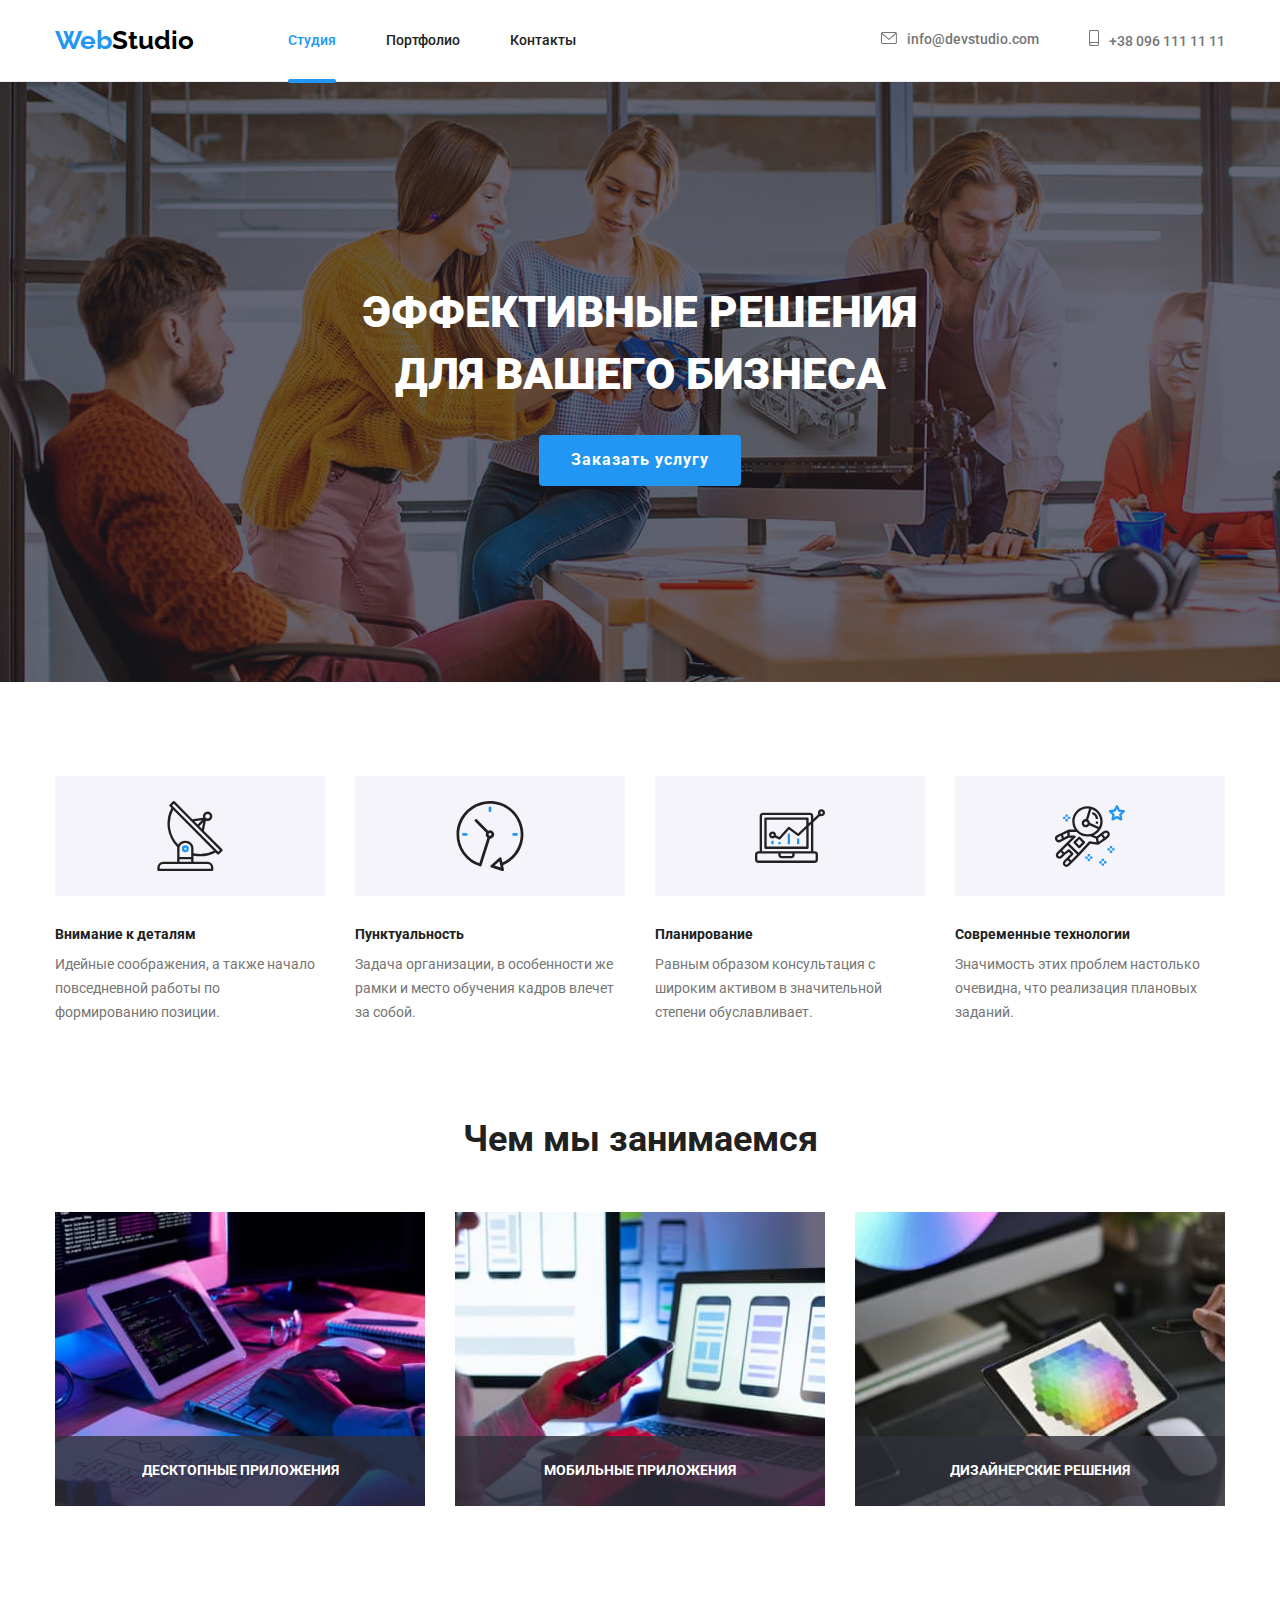
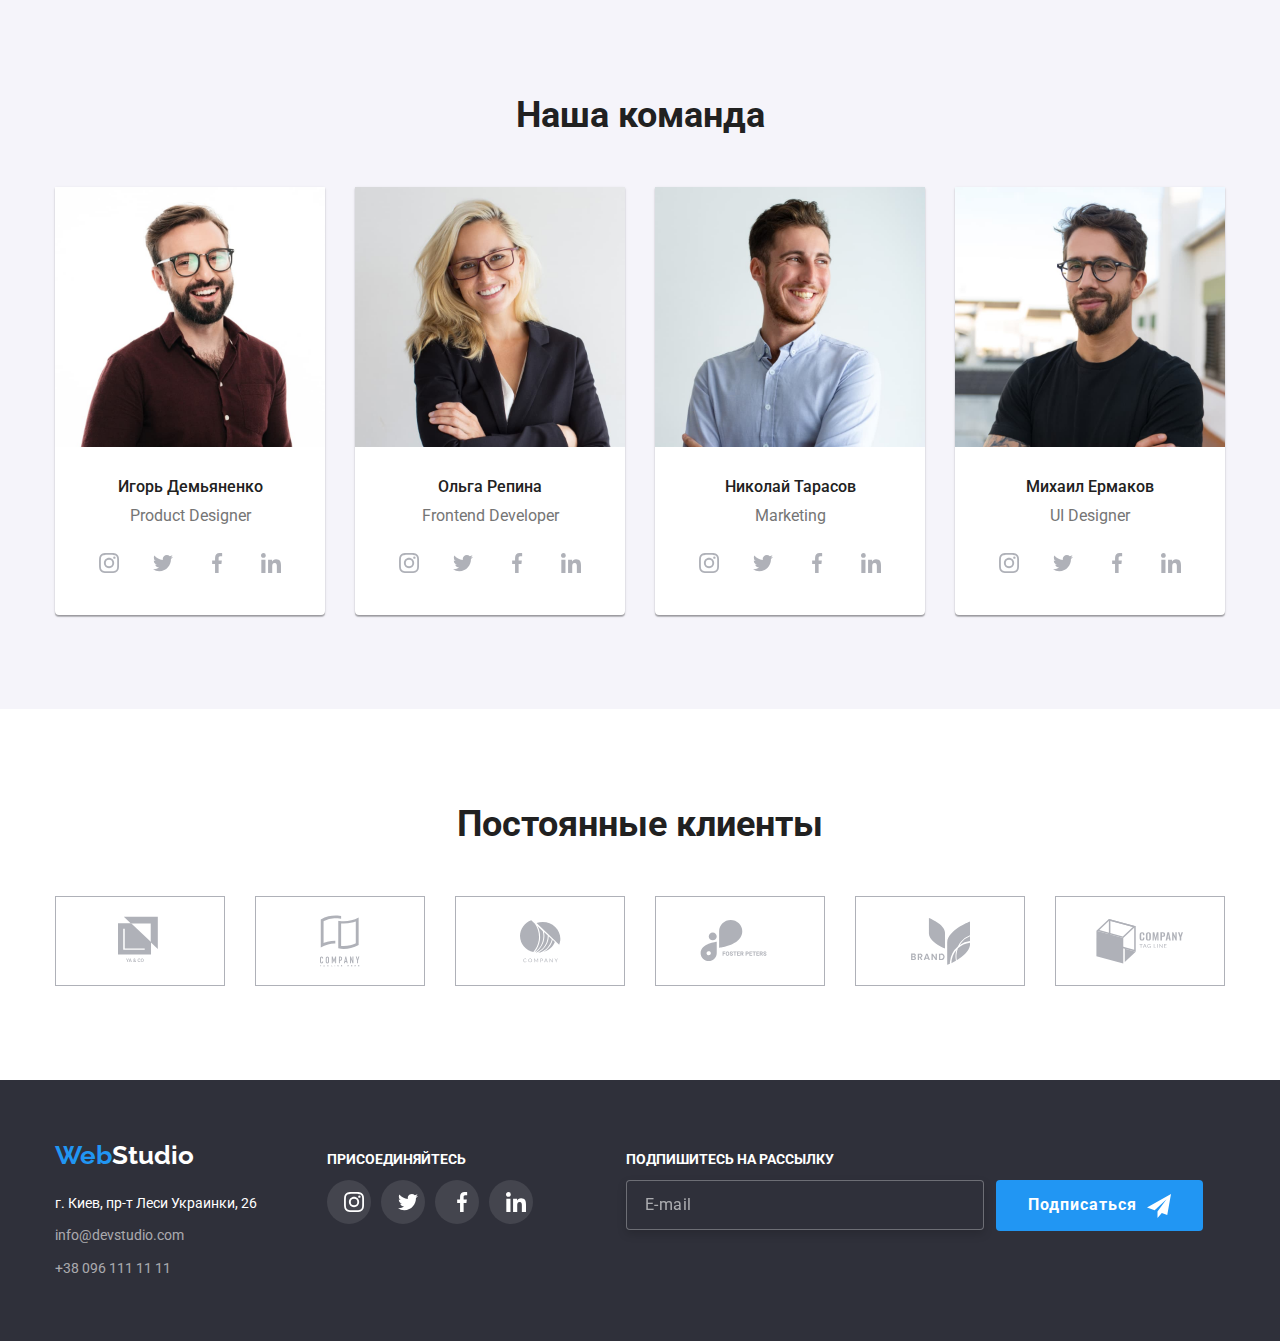
==== index.html @ 61bb8320 "footer" ====
<!DOCTYPE html>
<html lang="ru">
<head>
    <meta charset="UTF-8">
    <meta name="viewport" content="width=device-width, initial-scale=1.0">
    <title>WebStudio</title>
    <link rel="preconnect" href="https://fonts.gstatic.com">
    <link href="https://fonts.googleapis.com/css2?family=Raleway:wght@700&family=Roboto:wght@400;500;700;900&display=swap"
    rel="stylesheet">
    <link rel="stylesheet" href="https://cdnjs.cloudflare.com/ajax/libs/modern-normalize/1.0.0/modern-normalize.min.css">
    <link rel="stylesheet" href="./css/variables.css">
    <link rel="stylesheet" href="./css/main.css">

</head>
<body>
    <!-- Шапка -->
<header class="header">
    <div class="container">
    <nav class="header-nav">
        <a href="./index.html" class="header-link"><span class="web">Web</span>Studio</a>
        <ul class="nav-list">
            <li><a href="./index.html" class="header-list current">Студия</a></li>
            <li><a href="./portfolio.html" class="header-list">Портфолио</a></li>
            <li><a href="" class="header-list">Контакты</a></li>
        </ul>
    <ul class="nav-contacts">
        <li><a href="mailto:info@devstudio.com" class="header-contact">
            <svg class="envelope" width="16px" height="12px">
                <use href="./images/symbol-defs.svg#icon-envelope"></use>
            </svg>info@devstudio.com</a></li>
        <li><a href="tel:+380961111111" class="header-contact">
            <svg class="smartphone" width="10px" height="16px">
                <use href="./images/symbol-defs.svg#icon-smartphone"></use>
            </svg>+38 096 111 11 11</a></li>
    </ul>
    </nav>
    </div>
</header>
<main>
    <!-- Герой -->
<section class="hero">
    <div class="hero-wrapper">
    <h1 class="hero-title">Эффективные решения <br /> для вашего бизнеса</h1>
    <button data-modal-open type="button" class="hero-button">Заказать услугу</button>
    </div>
</section>
<!-- Преимущества -->
<section class="features">
    <div class="container">
    <h2 class="visually-hidden">Наши преимущества</h2>
    <ul class="features-list">
        <li>
            <div class="icon-wrapper">
            <svg class="features-icon">
                <use href="./images/symbol-defs.svg#icon-antenna"></use>
            </svg> </div>
            <h3 class="features-title">Внимание к деталям</h3>
            <p class="features-text">Идейные соображения, а также начало повседневной работы по формированию позиции.</p>
        </li>
        <li>
            <div class="icon-wrapper">
                <svg class="features-icon">
                <use href="./images/symbol-defs.svg#icon-clock"></use>
                </svg>

            </div>
            <h3 class="features-title">Пунктуальность</h3>
            <p class="features-text">Задача организации, в особенности же рамки и место обучения кадров влечет за собой.</p>
        </li>
        <li> 
            <div class="icon-wrapper">
                <svg class="features-icon">
                <use href="./images/symbol-defs.svg#icon-diagram"></use>
                </svg>

            </div>
            <h3 class="features-title">Планирование</h3>
            <p class="features-text">Равным образом консультация с широким активом в значительной степени обуславливает.</p>
        </li>
        <li> 
            <div class="icon-wrapper">
                <svg class="features-icon">
                <use href="./images/symbol-defs.svg#icon-astronaut"></use>
                </svg>

            </div>
            <h3 class="features-title">Современные технологии</h3>
            <p class="features-text">Значимость этих проблем настолько очевидна, что реализация плановых заданий.</p>
        </li>
    </ul>
    </div>
</section>
<!-- наша работа -->
<section class="work">
    <div class="container">
    <h2 class="work-title">Чем мы занимаемся</h2>
    <ul class="work-list">
        <li class="work-item"><img src="./images/box-1.jpg" alt="img" width="370">
        <div class="work-text"><p>Десктопные приложения</p></div></li>
    <li class="work-item"><img src="./images/box-2.jpg" alt="img" width="370">
        <div class="work-text">
            <p>Мобильные приложения</p>
        </div>
    </li>
    <li class="work-item"><img src="./images/img.jpg" alt="img" width="370">
        <div class="work-text">
            <p>Дизайнерские решения</p>
        </div>
    </li>
    </ul>
    </div>
</section>
<!-- команда -->
<section class="team">
    <div class="container">
    <h2 class="team-title">Наша команда</h2>
    <ul class="team-list">
        <li class="item">
            <img src="./images/img-4.jpg" alt="Портрет дизайнера" width="270">
            <h3 class="team-name">Игорь Демьяненко</h3>
            <p class="team-text" lang="en">Product Designer</p>
            <ul class="team-icons">
                <li>
                    <a class="link-icon" href="#">
                        <svg class="soc-icon" width="20px" height="20px">
                            <use href="./images/symbol-defs.svg#icon-instagram"></use>
                        </svg>
                    </a>
                </li>
                <li>
                    <a class="link-icon" href="#">
                        <svg class="soc-icon" width="20px" height="20px">
                            <use href="./images/symbol-defs.svg#icon-twitter"></use>
                        </svg>
                    </a>
                </li>
                <li>
                    <a class="link-icon" href="#">
                        <svg class="soc-icon" width="20px" height="20px">
                            <use href="./images/symbol-defs.svg#icon-facebook"></use>
                        </svg>
                    </a>
                </li>
                <li>
                    <a class="link-icon" href="#">
                        <svg class="soc-icon" width="20px" height="20px">
                            <use href="./images/symbol-defs.svg#icon-linkedin"></use>
                        </svg>
                    </a>
                </li>
            </ul> 
        </li>
        <li class="item">
            <img src="./images/img-5.jpg" alt="Портрет разработчика" width="270">
            <h3 class="team-name">Ольга Репина</h3>
            <p class="team-text" lang="en">Frontend Developer</p>
            <ul class="team-icons">
                <li>
                    <a class="link-icon" href="#">
                        <svg class="soc-icon" width="20px" height="20px">
                            <use href="./images/symbol-defs.svg#icon-instagram"></use>
                        </svg>
                    </a>
                </li>
                <li>
                    <a class="link-icon" href="#">
                        <svg class="soc-icon" width="20px" height="20px">
                            <use href="./images/symbol-defs.svg#icon-twitter"></use>
                        </svg>
                    </a>
                </li>
                <li>
                    <a class="link-icon" href="#">
                        <svg class="soc-icon" width="20px" height="20px">
                            <use href="./images/symbol-defs.svg#icon-facebook"></use>
                        </svg>
                    </a>
                </li>
                <li>
                    <a class="link-icon" href="#">
                        <svg class="soc-icon" width="20px" height="20px">
                            <use href="./images/symbol-defs.svg#icon-linkedin"></use>
                        </svg>
                    </a>
                </li>
            </ul>
        </li>
        <li class="item"><img src="./images/img-6.jpg" alt="Портрет маркетолога" width="270">
            <h3 class="team-name">Николай Тарасов</h3>
            <p class="team-text" lang="en">Marketing</p>
            <ul class="team-icons">
                <li>
                    <a class="link-icon" href="#">
                        <svg class="soc-icon" width="20px" height="20px">
                            <use href="./images/symbol-defs.svg#icon-instagram"></use>
                        </svg>
                    </a>
                </li>
                <li>
                    <a class="link-icon" href="#">
                        <svg class="soc-icon" width="20px" height="20px">
                            <use href="./images/symbol-defs.svg#icon-twitter"></use>
                        </svg>
                    </a>
                </li>
                <li>
                    <a class="link-icon" href="#">
                        <svg class="soc-icon" width="20px" height="20px">
                            <use href="./images/symbol-defs.svg#icon-facebook"></use>
                        </svg>
                    </a>
                </li>
                <li>
                    <a class="link-icon" href="#">
                        <svg class="soc-icon" width="20px" height="20px">
                            <use href="./images/symbol-defs.svg#icon-linkedin"></use>
                        </svg>
                    </a>
                </li>
            </ul>
        </li>
        <li class="item">
            <img src="./images/img-7.jpg" alt="Портрет дизайнера" width="270">
            <h3 class="team-name">Михаил Ермаков</h3>
            <p class="team-text" lang="en">UI Designer</p>
            <ul class="team-icons">
                <li>
                    <a class="link-icon" href="#">
                        <svg class="soc-icon" width="20px" height="20px">
                            <use href="./images/symbol-defs.svg#icon-instagram"></use>
                        </svg>
                    </a>
                </li>
                <li>
                    <a class="link-icon" href="#">
                        <svg class="soc-icon" width="20px" height="20px">
                            <use href="./images/symbol-defs.svg#icon-twitter"></use>
                        </svg>
                    </a>
                </li>
                <li>
                    <a class="link-icon" href="#">
                        <svg class="soc-icon" width="20px" height="20px">
                            <use href="./images/symbol-defs.svg#icon-facebook"></use>
                        </svg>
                    </a>
                </li>
                <li>
                    <a class="link-icon" href="#">
                        <svg class="soc-icon" width="20px" height="20px">
                            <use href="./images/symbol-defs.svg#icon-linkedin"></use>
                        </svg>
                    </a>
                </li>
            </ul>
        </li>
    </ul>
    </div>
</section>
<!-- Партнеры -->
<section class="partners">
    <div class="container">
        <h2 class="partners-title">Постоянные клиенты</h2>
        <ul class="partners-logo">
            <li> 
                <a class="partners-link" href="#">
                    <svg width="44px" height="50px">
                        <use href="./images/symbol-defs.svg#icon-logo-1"></use>
                    </svg>
                </a>
            </li>
            <li>
                    <a class="partners-link" href="#">
                        <svg width="40px" height="52px">
                            <use href="./images/symbol-defs.svg#icon-logo-2"></use>
                        </svg>
                    </a>
            </li>
            <li>
                    <a class="partners-link" href="#">
                        <svg width="41px" height="43px">
                            <use href="./images/symbol-defs.svg#icon-logo-3"></use>
                        </svg>
                    </a>
            </li>
            <li>
                    <a class="partners-link" href="#">
                        <svg width="80px" height="42px">
                            <use href="./images/symbol-defs.svg#icon-logo-4"></use>
                        </svg>
                    </a>
            </li>
            <li>
                    <a class="partners-link" href="#">
                        <svg width="59px" height="47px">
                            <use href="./images/symbol-defs.svg#icon-logo-5"></use>
                        </svg>
                    </a>
            </li>
            <li>
                    <a class="partners-link" href="#">
                        <svg width="88px" height="45px">
                            <use href="./images/symbol-defs.svg#icon-logo-6"></use>
                        </svg>
                    </a>
            </li>

        </ul>
    </div>
</section>
</main>
<!-- подвал -->
<footer class="footer">
    <div class="container">
        <div class="footer-cnt">
        <div class="footer-wrapper">
    <a href="./index.html" class="footer-logo"><span class="web">Web</span>Studio</a>
    <address>
        <ul class="footer-list">
        <li class="footer-adr">г. Киев, пр-т Леси Украинки, 26</li>
        <li><a class="footer-link" href="mailto:info@devstudio.com">info@devstudio.com</a></li>
        <li><a class="footer-link" href="tel:+380961111111">+38 096 111 11 11</a></li>
       </ul>
    </address>
    </div>
    <div class="footer-soc">
        <h2 class="footer-title">Присоединяйтесь</h2>
        <ul class="soc-list">
            <li>
                <a href="#">
                <svg class="footer-icon" width="20px" height="20px">
                    <use href="./images/symbol-defs.svg#icon-instagram"></use>
                </svg>
                </a>
            </li>
            <li>
                <a href="#">
                <svg class="footer-icon" width="20px" height="20px">
                    <use href="./images/symbol-defs.svg#icon-twitter"></use>
                </svg>
                </a>
            </li>
            <li>
                <a href="#">
                <svg class="footer-icon" width="20px" height="20px">
                    <use href="./images/symbol-defs.svg#icon-facebook"></use>
                </svg>
                </a>
            </li>
            <li>
                <a href="#">
                <svg class="footer-icon" width="20px" height="20px">
                    <use href="./images/symbol-defs.svg#icon-linkedin"></use>
                </svg>
                </a>
            </li>
        </ul>
    </div>
    <div class="subscribe">
<h2 class="footer-title">Подпишитесь на рассылку</h2>

<form>
<label class="email-label">
    <input class="email"  type="email" name="email" placeholder="E-mail" >
    
</label>

</form>
<button class="footer-button" type="button">Подписаться
   <svg class="footer-icon" width="24px" height="24px">
       <use href="./images/symbol-defs.svg#icon-send"></use>
   </svg>
</button>

    </div>
    
    
</div>
    </div>
</footer>

<div data-modal class="backdrop is-hidden">
    <div class="modal is-hidden">
        <div class="modal-button">
        <svg data-modal-close width="18px" height="18px">
            <use href="./images/symbol-defs.svg#icon-close"></use>
        </svg>
        </div>
    </div>
</div>
<script src="./js/modal.js"></script>

</body>
</html>
---- css/variables.css ----
/* Blue accent #2196F3 */
/* Black #000000 */
/* White #ffffff */
/* Black secondary #212121 */
/* Grey #757575 */
/* White secondary #255,255,255,0.6 */
/* bg #2F303A */
/* filter bg #f5f4fa */

:root {
  --blue-accent: #2196f3;
  --black-primary: #000000;
  --black-secondary: #212121;
  --white-primary: #ffffff;
  --grey-cnt: #757575;
  --white-secondary-op: rgba(255, 255, 255, 0.6);
  --background-color: #2f303a;
  --btn-bg: #f5f4fa;
}
ul {
  list-style: none;
  margin: 0;
  padding: 0;
}

p {
  margin: 0;
  padding: 0;
}

h1,
h2,
h3,
h4,
h5,
h6 {
  margin: 0;
  padding: 0;
}

img {
  display: block;
  max-width: 100%;
  height: auto;
}

a {
  text-decoration: none;
}

body {
  background-color: #ffffff;
  font-family: Roboto, sans-serif;
  font-style: normal;
  font-weight: 400;
  overflow-x: auto;
}
---- css/main.css ----
:root {
  --blue-accent: #2196f3;
  --black-primary: #000000;
  --black-secondary: #212121;
  --white-primary: #ffffff;
  --grey-cnt: #757575;
  --white-secondary-op: rgba(255, 255, 255, 0.6);
  --background-color: #2f303a;
  --btn-bg: #f5f4fa;
  --cubic: cubic-bezier(0.4, 0, 0.2, 1);
}

.container {
  width: 1200px;
  padding-left: 15px;
  padding-right: 15px;
  margin-left: auto;
  margin-right: auto;
}

/* header */
.header {
  border-bottom: 1px solid #ececec;
}

.header-nav,
.nav-list,
.nav-contacts {
  display: flex;
}

.header-nav {
  justify-content: space-between;
  align-items: center;
  padding-top: 25px;
  padding-bottom: 25px;
}
.header-nav li:not(:last-child) {
  margin-right: 50px;
}
.nav-list {
  margin-right: 305px;
  margin-left: 93px;
}

.header .header-link {
  font-family: Raleway, sans-serif;
  font-weight: 700;
  font-size: 26px;
  line-height: 1.2;
  color: var(--black-primary);
}
.header .web {
  color: var(--blue-accent);
}
.header .header-list {
  position: relative;
  font-weight: 500;
  font-size: 14px;
  line-height: 1.2;
  color: var(--black-secondary);
  transition: color 250ms var(--cubic);
}
.header .header-list:hover,
.header .header-list:focus,
.header .header-contact:hover,
.header .header-contact:focus {
  color: var(--blue-accent);
}

.header .header-list.current {
  color: var(--blue-accent);
}
.header-list.current::after {
  position: absolute;
  content: '';
  transform: translateY(29px);
  display: block;
  width: 100%;
  height: 4px;
  border-radius: 2px;
  background-color: var(--blue-accent);
}

.envelope {
  margin-right: 10px;
  fill: currentColor;
}

.smartphone {
  margin-right: 10px;
  fill: currentColor;
}

.header .header-contact {
  font-weight: 500;
  font-size: 14px;
  line-height: 1.2;
  color: var(--grey-cnt);
  transition: color 250ms var(--cubic);
}

/* hero */
.hero {
  text-align: center;
  height: 600px;
  max-width: 1600px;
  background: #c4c4c4;
  background-image: linear-gradient(
      rgba(47, 48, 58, 0.4),
      rgba(47, 48, 58, 0.4)
    ),
    url(../images/bg.jpg);
}
.hero-wrapper {
  padding-top: 200px;
  padding-bottom: 200px;
}
.hero .hero-title {
  margin-bottom: 30px;
  font-weight: 900;
  font-size: 44px;
  line-height: 1.4;
  text-align: center;
  text-transform: uppercase;
  color: var(--white-primary);
}
.hero-button {
  display: inline-block;
  padding: 10px 32px;
  min-width: 200px;
  border-radius: 4px;

  font-family: inherit;
  font-weight: 700;
  font-size: 16px;
  line-height: 1.9;
  letter-spacing: 0.06em;
  text-align: center;
  border: none;
  background-color: var(--blue-accent);
  color: var(--white-primary);
  cursor: pointer;
}

/* features */

.visually-hidden {
  position: absolute;
  width: 1px;
  height: 1px;
  margin: -1px;
  border: 0;
  padding: 0;
  white-space: nowrap;
  clip-path: inset(100%);
  clip: rect(0 0 0 0);
  overflow: hidden;
}
.icon-wrapper {
  display: flex;
  justify-content: center;
  align-content: center;
  margin-top: 94px;
  margin-bottom: 30px;
  width: 270px;
  height: 120px;
  background: #f5f4fa;
  border-radius: 4px;
  transition: filter 250ms var(--cubic);
}
.icon-wrapper:hover {
  filter: drop-shadow(0px 4px 4px rgba(0, 0, 0, 0.25));
}
.features-icon {
  align-self: center;
  width: 70px;
  height: 70px;
}
.features-list {
  display: flex;
}
.features-list li:not(:last-child) {
  margin-right: 30px;
}
.features-list li {
  padding-bottom: 94px;
}
.features .features-title {
  margin-bottom: 10px;
  font-weight: 700;
  font-size: 14px;
  line-height: 1.2;
  color: var(--black-secondary);
}
.features .features-text {
  font-weight: 400;
  font-size: 14px;
  line-height: 1.7;
  color: var(--grey-cnt);
}

/* works */

.work-list {
  display: flex;
}
.work-item {
  position: relative;
}
.work-text {
  position: absolute;
  transform: translateY(-100%);
  display: flex;
  align-items: center;
  justify-content: center;
  height: 70px;
  width: 100%;

  font-weight: 700;
  font-size: 14px;
  line-height: 1.14;
  text-transform: uppercase;
  color: var(--white-primary);
  background-color: rgba(47, 48, 58, 0.8);
}
.work-list li:not(:last-child) {
  margin-right: 30px;
}

.work-list li {
  padding-bottom: 94px;
}

.work .work-title {
  margin-bottom: 50px;
  font-weight: 700;
  font-size: 36px;
  line-height: 1.2;
  text-align: center;
  color: var(--black-secondary);
}

/* team */
.team {
  background-color: var(--btn-bg);
}
.team-list {
  display: flex;
  text-align: center;
}
.team-list .item {
  margin-top: 50px;
  margin-bottom: 94px;
  box-shadow: 0px 1px 3px rgba(0, 0, 0, 0.12), 0px 1px 1px rgba(0, 0, 0, 0.14),
    0px 2px 1px rgba(0, 0, 0, 0.2);
  border-radius: 0px 0px 4px 4px;
  background: var(--white-primary);
}
.team-list .team-name {
  margin-top: 30px;
  margin-bottom: 10px;
}
.team-list .team-text {
  margin-bottom: 16px;
}

.team-list .item + .item {
  margin-left: 30px;
}
.team .team-title {
  padding-top: 94px;
  font-weight: 700;
  font-size: 36px;
  line-height: 1.2;
  text-align: center;
  color: var(--black-secondary);
}
.team .team-name {
  font-weight: 500;
  font-size: 16px;
  line-height: 1.2;
  color: var(--black-secondary);
}
.team .team-text {
  font-weight: 400;
  font-size: 16px;
  line-height: 1.2;
  color: var(--grey-cnt);
}
.team-icons {
  display: inline-flex;
  margin-right: auto;
  margin-left: auto;
}
.team-icons li {
  display: flex;
  width: 44px;
  height: 44px;
  align-items: center;
  justify-content: center;
  margin-bottom: 30px;
}
.team-icons li:not(:last-child) {
  margin-right: 10px;
}

.link-icon {
  transition: background-color 250ms var(--cubic), fill 250ms var(--cubic);
  border-radius: 50%;
  fill: #afb1b8;
}
.link-icon:hover,
.link-icon:focus {
  background-color: var(--blue-accent);
  color: var(--white-primary);

  outline: none;
}
.link-icon:hover .soc-icon,
.link-icon:focus .soc-icon {
  fill: currentColor;
}
.team-icons a {
  display: flex;
  width: 44px;
  height: 44px;
  align-items: center;
  justify-content: center;
}
/* Партнеры */
.partners-logo {
  display: inline-flex;
  padding-bottom: 94px;
}

.partners-title {
  padding-top: 94px;
  margin-bottom: 50px;
  font-weight: 700;
  font-size: 36px;
  line-height: 1.2;
  text-align: center;
  color: var(--black-secondary);
}
.partners-logo li:not(:last-child) {
  margin-right: 30px;
}

.partners-link {
  display: flex;
  width: 170px;
  height: 90px;
  border: 1px solid #afb1b8;
  justify-content: center;
  align-items: center;

  fill: #afb1b8;
  transition: fill 250ms var(--cubic), border 250ms var(--cubic),
    border-radius 250ms var(--cubic);
}

.partners-link:hover,
.partners-link:focus {
  border: 1px solid #2196f3;
  border-radius: 4px;
  color: var(--blue-accent);
  outline: none;
  fill: var(--blue-accent);
}

/* Footer */

.footer {
  background-color: var(--background-color);
}
.footer-wrapper {
  padding-top: 60px;
  padding-bottom: 60px;
}
.footer-list li:not(:last-child) {
  margin-bottom: 9px;
}
.footer .footer-logo {
  display: block;
  margin-bottom: 20px;
  font-family: Raleway, sans-serif;
  font-weight: 700;
  font-size: 26px;
  line-height: 1.2;
  color: var(--white-primary);
}
.footer .web {
  color: var(--blue-accent);
}
.footer .footer-adr {
  font-style: normal;
  font-weight: 400;
  font-size: 14px;
  line-height: 1.7;
  color: var(--white-primary);
}
.footer .footer-link {
  font-style: normal;
  font-weight: 400;
  font-size: 14px;
  line-height: 1.7;
  color: var(--white-secondary-op);
  transition: color 250ms var(--cubic);
}
.footer .footer-link:hover,
.footer .footer-link:focus {
  color: var(--blue-accent);
}
.footer-cnt {
  display: inline-flex;
  align-items: baseline;
}

.footer-soc {
  margin-left: 70px;
}

.footer-title {
  font-weight: 700;
  line-height: 1.14px;
  font-size: 14px;
  text-transform: uppercase;
  color: var(--white-primary);
}
.footer-icon {
  fill: var(--white-primary);
}
.soc-list {
  margin-top: 20px;
  display: inline-flex;
}
.soc-list a {
  display: inline-flex;
  width: 44px;
  height: 44px;
  align-items: center;
  justify-content: center;
  background: rgba(255, 255, 255, 0.1);
  border-radius: 50%;
  transition: background-color 250ms var(--cubic);
}

.soc-list li + li {
  margin-left: 10px;
}
.soc-list a:hover,
.soc-list a:focus {
  background-color: var(--blue-accent);
  border-radius: 50%;
  outline: none;
}

.subscribe {
  margin-left: 93px;
}

.email::placeholder {
  padding-left: 16px;
  font-size: 16px;
  line-height: 1.25;
  letter-spacing: 0.03em;
  color: rgba(255, 255, 255, 0.6);
}

.email {
  margin-top: 20px;
  min-width: 358px;
  min-height: 50px;
  border: 1px solid rgba(255, 255, 255, 0.3);
  filter: drop-shadow(0px 4px 4px rgba(0, 0, 0, 0.15));
  border-radius: 4px;
  background-color: var(--background-color);
}
.footer-button {
  transform: translateY(-50px) translateX(370px);
  display: flex;
  align-items: center;
  padding: 10px 32px;
  min-width: 200px;
  border-radius: 4px;

  font-weight: 700;
  font-size: 16px;
  line-height: 1.9;
  letter-spacing: 0.06em;
  border: none;

  background-color: var(--blue-accent);
  color: var(--white-primary);
  cursor: pointer;
}
.footer-icon {
  margin-left: 10px;
}

/* Modal */
.backdrop {
  position: fixed;
  top: 0;
  left: 0;
  width: 100%;
  height: 100%;
  opacity: 1;
  background-color: rgba(0, 0, 0, 0.2);
  transition: opacity 250ms var(--cubic);
}

.modal {
  position: absolute;
  top: 50%;
  left: 50%;
  transform: translate(-50%, -50%) scale(1);
  width: 528px;
  height: 581px;
  background-color: #fff;
  transition: transform 250ms var(--cubic);
}
.backdrop.is-hidden .modal {
  transform: translate(-50%, -50%) scale(0.9);
}
.backdrop.is-hidden {
  opacity: 0;
  pointer-events: none;
}

.modal-button {
  display: flex;
  position: absolute;
  top: 8px;
  right: 8px;
  border: 1px solid rgba(0, 0, 0, 0.1);
  border-radius: 50%;
  width: 30px;
  height: 30px;
  align-items: center;
  justify-content: center;
  cursor: pointer;
}
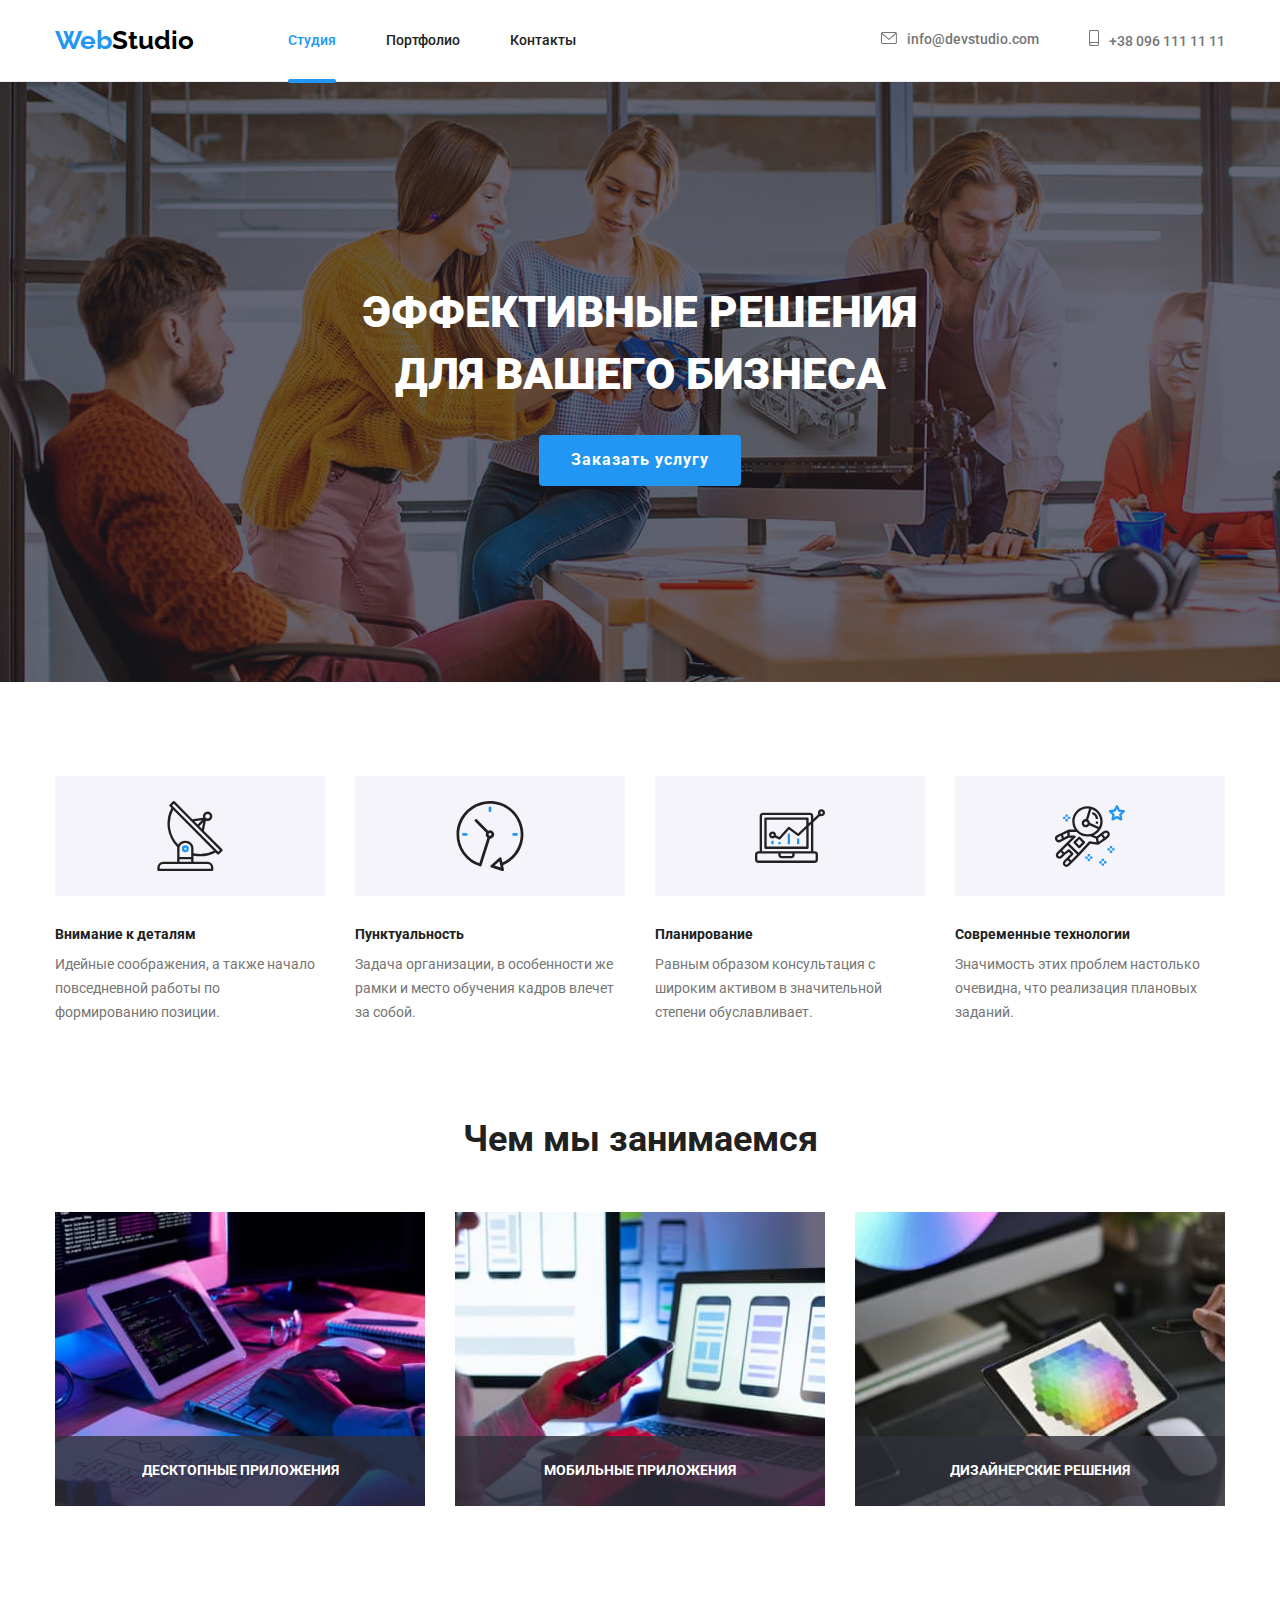
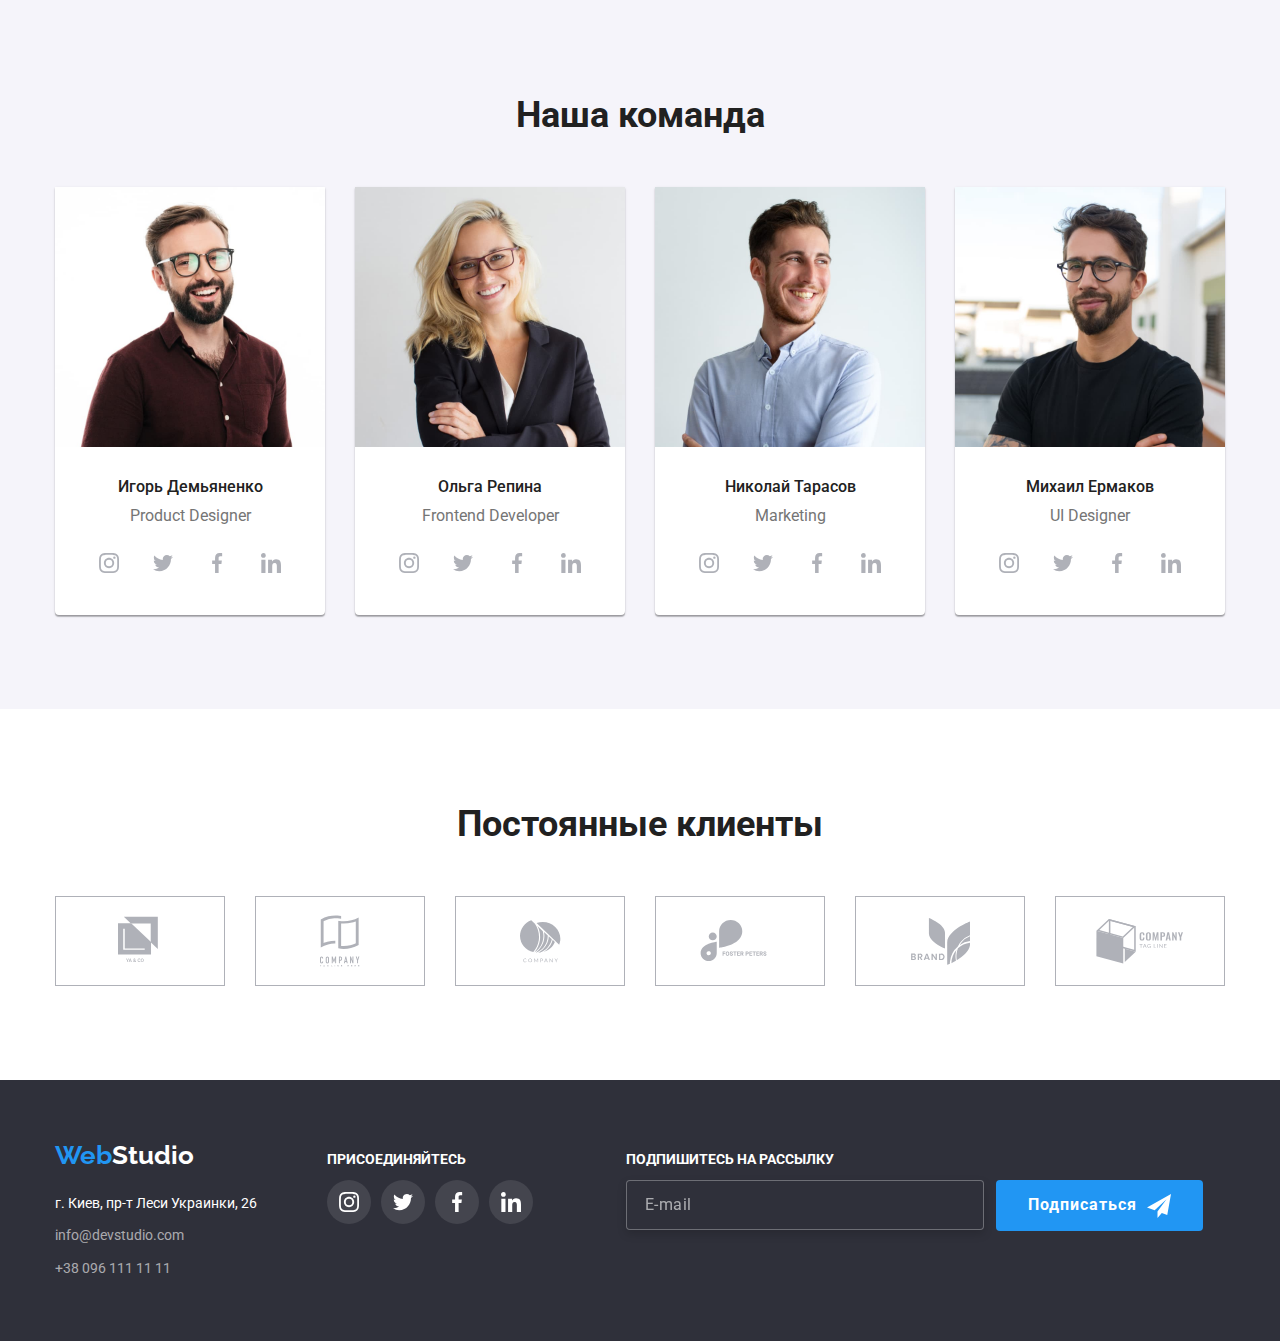
==== commit 8656155b: "modal" ====
--- a/index.html
+++ b/index.html
@@ -367,7 +367,7 @@
 
 </form>
 <button class="footer-button" type="button">Подписаться
-   <svg class="footer-icon" width="24px" height="24px">
+   <svg class="button-icon" width="24px" height="24px">
        <use href="./images/symbol-defs.svg#icon-send"></use>
    </svg>
 </button>
@@ -381,6 +381,52 @@
 
 <div data-modal class="backdrop is-hidden">
     <div class="modal is-hidden">
+        <h2 class="modal-title">Оставьте свои данные, мы вам перезвоним</h2>
+        <form class="form">
+            
+           <label class="modal-label"> <span>Имя</span>
+                <input class="modal-input" type="text" name="name">
+                <svg class="modal-icon" width="18px" height="18px">
+                    <use href="/images/symbol-defs.svg#icon-person"></use>
+                </svg>
+           </label>
+            <label class="modal-label"> <span>Телефон</span>
+                <input class="modal-input" type="tel" name="tel">
+                <svg class="modal-icon" width="18px" height="18px">
+                    <use href="/images/symbol-defs.svg#icon-phone"></use>
+                </svg>
+            </label>
+            <label class="modal-label"> <span>Почта</span>
+                <input class="modal-input" type="email" name="email">
+                <svg class="modal-icon" width="18px" height="18px">
+                    <use href="/images/symbol-defs.svg#icon-email"></use>
+                </svg>
+            </label>
+
+            <label class="modal-label"> <span>Комментарий</span>
+                <textarea class="textarea" name="feedback" placeholder="Введите текст"></textarea>
+
+            </label>
+            <div class="checkbox-wrapper">
+            <label class="checkbox">
+                
+                <input class="checkbox-input" type="checkbox" name="terms">
+                <!-- <svg class="icon" width="16px" height="15px">
+                    <use href="./images/symbol-defs.svg#icon-check"></use>
+                </svg> -->
+            
+                
+                Соглашаюсь с рассылкой и принимаю <a href="#">Условия договора</a>
+                
+            </label>
+            </div>
+        </form>
+        <button class="send-button" type="submit">Отправить</button>
+        
+        
+        
+        
+        
         <div class="modal-button">
         <svg data-modal-close width="18px" height="18px">
             <use href="./images/symbol-defs.svg#icon-close"></use>
--- a/css/variables.css
+++ b/css/variables.css
@@ -55,3 +55,6 @@
   font-weight: 400;
   overflow-x: auto;
 }
+form {
+  font-family: inherit;
+}
--- a/css/main.css
+++ b/css/main.css
@@ -495,7 +495,7 @@
   color: var(--white-primary);
   cursor: pointer;
 }
-.footer-icon {
+.button-icon {
   margin-left: 10px;
 }
 
@@ -516,10 +516,126 @@
   top: 50%;
   left: 50%;
   transform: translate(-50%, -50%) scale(1);
+  padding: 40px;
   width: 528px;
   height: 581px;
   background-color: #fff;
   transition: transform 250ms var(--cubic);
+}
+
+.modal-title {
+  font-weight: bold;
+  font-size: 20px;
+  line-height: 1.15;
+  text-align: center;
+  letter-spacing: 0.03em;
+  color: var(--black-secondary);
+  margin-bottom: 30px;
+}
+
+.modal-label {
+  position: relative;
+  margin-bottom: 30px;
+}
+.modal-label span {
+  position: absolute;
+  transform: translateY(-120%);
+  font-size: 12px;
+  line-height: 1.16;
+  color: var(--grey-cnt);
+}
+
+.modal-input {
+  width: 100%;
+  min-height: 40px;
+  padding-left: 40px;
+  margin-bottom: 30px;
+  border: 1px solid rgba(33, 33, 33, 0.2);
+  border-radius: 4px;
+  font-family: inherit;
+  -webkit-appearance: none;
+}
+.modal-icon {
+  position: absolute;
+  top: 0;
+  left: 0;
+  transform: translateX(12px);
+}
+
+.modal-label:focus-within .modal-icon {
+  fill: var(--blue-accent);
+}
+.modal-label:focus-within .modal-input {
+  border: 1px solid var(--blue-accent);
+}
+
+.textarea {
+  width: 100%;
+  height: 120px;
+  resize: none;
+  padding: 12px 16px;
+  margin-bottom: 20px;
+  border: 1px solid rgba(33, 33, 33, 0.2);
+  border-radius: 4px;
+}
+.textarea::placeholder {
+  font-size: 12px;
+  line-height: 1.16;
+  letter-spacing: 0.01em;
+
+  color: rgba(117, 117, 117, 0.5);
+}
+
+.checkbox {
+  font-size: 14px;
+  line-height: 1.7;
+  letter-spacing: 0.03em;
+  color: var(--grey-cnt);
+}
+
+.checkbox a {
+  color: var(--blue-accent);
+  text-decoration: underline;
+  margin-left: 3px;
+}
+
+/* .checkbox input {
+  position: absolute;
+  width: 1px;
+  height: 1px;
+  margin: -1px;
+  border: 0;
+  padding: 0;
+  white-space: nowrap;
+  clip-path: inset(100%);
+  clip: rect(0 0 0 0);
+  overflow: hidden;
+} */
+
+.send-button {
+  display: flex;
+  justify-content: center;
+  align-items: center;
+  margin-left: auto;
+  margin-right: auto;
+  margin-top: 30px;
+  padding: 10px 32px;
+  min-width: 200px;
+  border-radius: 4px;
+
+  font-weight: 700;
+  font-size: 16px;
+  line-height: 1.9;
+  letter-spacing: 0.06em;
+  border: none;
+
+  background-color: var(--blue-accent);
+  color: var(--white-primary);
+  cursor: pointer;
+}
+.send-button:hover,
+.send-button:focus {
+  background-color: #188ce8;
 }
 .backdrop.is-hidden .modal {
   transform: translate(-50%, -50%) scale(0.9);
@@ -542,3 +658,6 @@
   justify-content: center;
   cursor: pointer;
 }
+.modal-button:hover svg {
+  fill: var(--blue-accent);
+}
